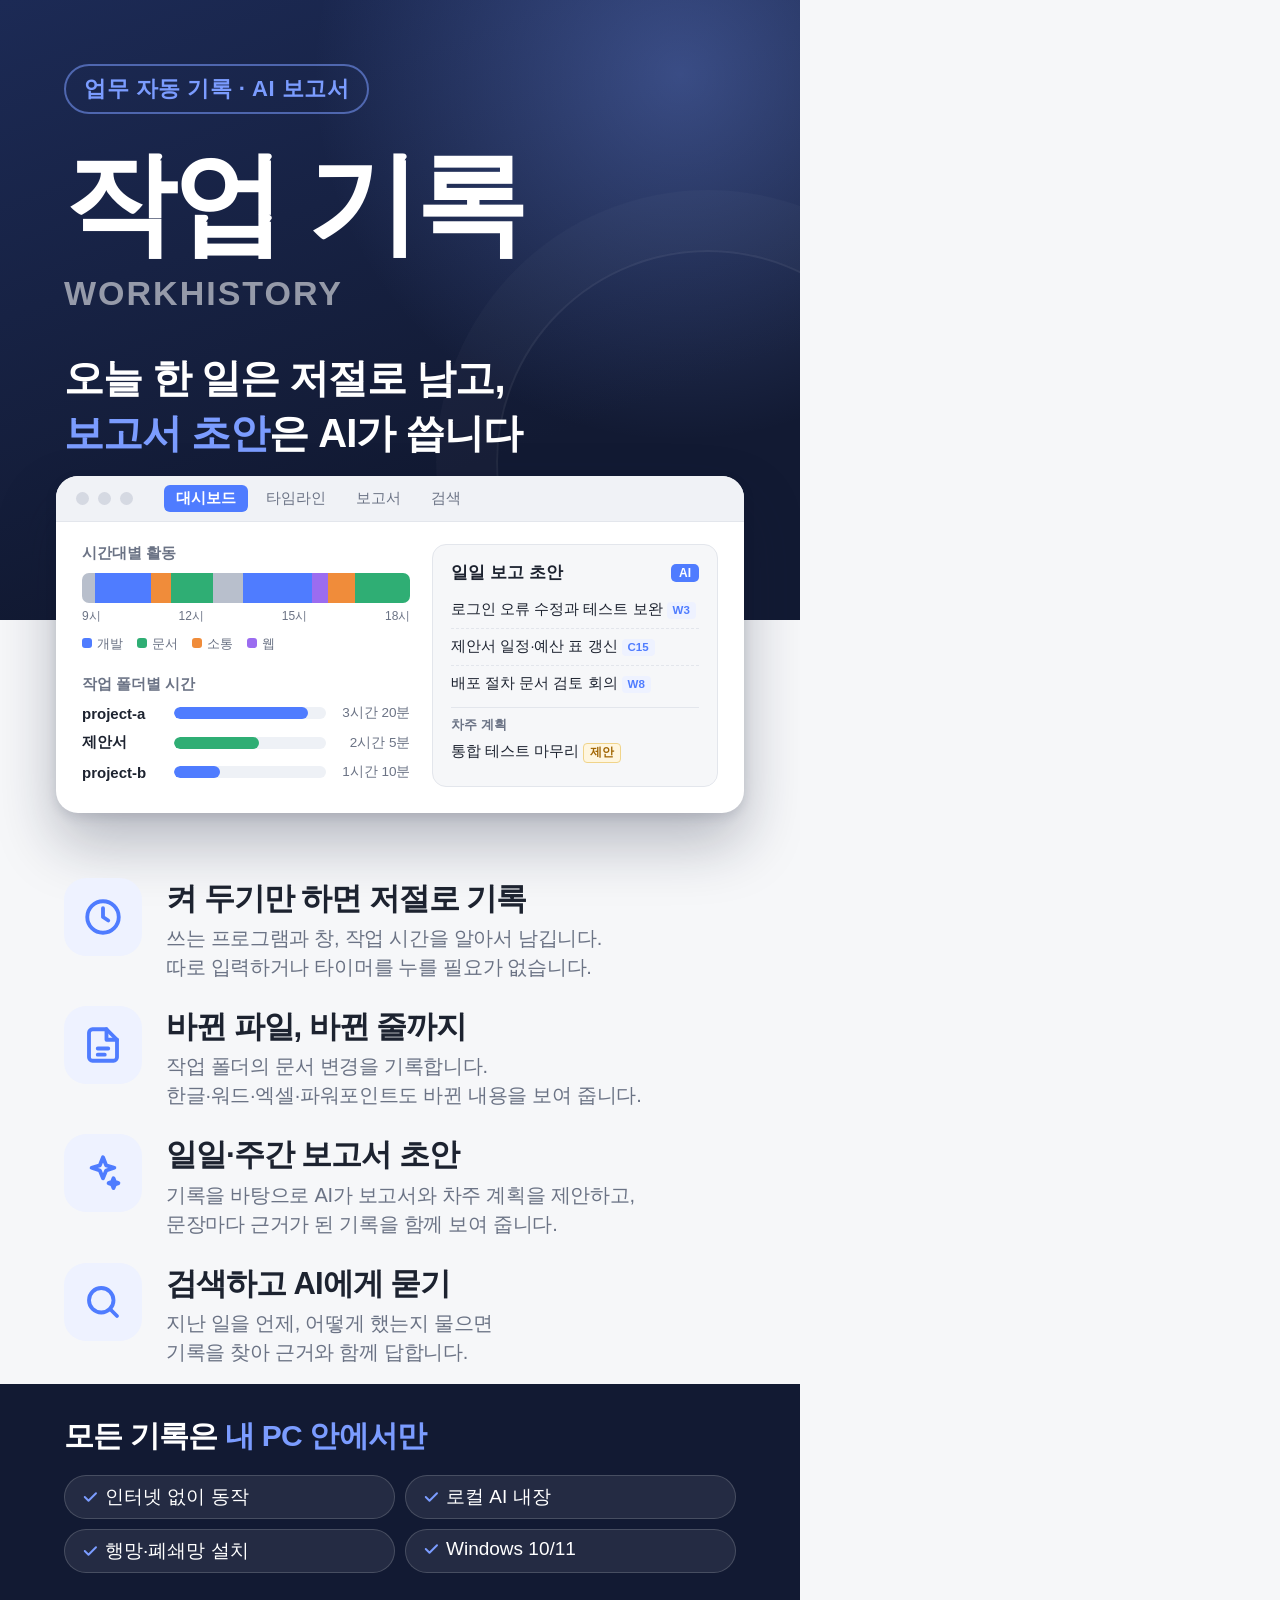
==== banner/banner.html @ 68d706e2 "Add the event X banner (800x1600) under banner/ banner.html is the source; render.sh renders PNG (1x" ====
<!doctype html>
<html lang="ko">
<head>
<meta charset="utf-8">
<title>작업 기록 X배너</title>
<style>
  @page { size: 800px 1600px; margin: 0; }
  :root {
    --navy: #121a33; --navy2: #1c2a55; --accent: #4f7cff; --accent2: #7b9cff;
    --text: #1d2330; --muted: #6b7385; --line: #e3e6ec; --bg: #f6f7f9;
    --dev: #4f7cff; --doc: #2fae74; --talk: #f08c3a; --web: #9b6cf0; --etc: #b8bfcc;
  }
  * { box-sizing: border-box; margin: 0; padding: 0; }
  html, body { width: 800px; height: 1600px; overflow: hidden; }
  body { font-family: "Malgun Gothic", "맑은 고딕", "Segoe UI", sans-serif; color: var(--text); background: var(--bg);
         -webkit-print-color-adjust: exact; print-color-adjust: exact; position: relative; }

  /* ---------- hero ---------- */
  .hero { position: absolute; inset: 0 0 auto 0; height: 620px; padding: 64px 64px 0;
          background: radial-gradient(circle at 85% 12%, rgba(123,156,255,.35), transparent 42%),
                      linear-gradient(160deg, var(--navy2) 0%, var(--navy) 70%); color: #fff; overflow: hidden; }
  .hero::after { content: ""; position: absolute; right: -120px; top: 250px; width: 420px; height: 420px; border-radius: 50%;
                 border: 2px solid rgba(255,255,255,.07); box-shadow: 0 0 0 60px rgba(255,255,255,.025); }
  .eyebrow { display: inline-block; font-size: 22px; font-weight: 700; letter-spacing: .5px; color: var(--accent2);
             padding: 8px 18px; border: 2px solid rgba(123,156,255,.55); border-radius: 999px; }
  h1 { font-size: 112px; font-weight: 700; letter-spacing: -4px; line-height: 1; margin-top: 34px; }
  .en { font-family: "Segoe UI", sans-serif; font-size: 34px; font-weight: 600; letter-spacing: 2px; color: rgba(255,255,255,.55); margin-top: 14px; }
  .tagline { font-size: 40px; font-weight: 700; line-height: 1.38; letter-spacing: -1px; margin-top: 38px; }
  .tagline em { font-style: normal; color: var(--accent2); }

  /* ---------- mock screen ---------- */
  .screen { position: absolute; left: 56px; right: 56px; top: 476px; background: #fff; border-radius: 22px;
            box-shadow: 0 30px 60px rgba(18,26,51,.28), 0 4px 12px rgba(18,26,51,.12); overflow: hidden; }
  .bar { height: 46px; background: #f0f2f6; border-bottom: 1px solid var(--line); display: flex; align-items: center; gap: 9px; padding: 0 20px; }
  .bar i { width: 13px; height: 13px; border-radius: 50%; background: #d5d9e2; }
  .bar .tabs { margin-left: 22px; display: flex; gap: 6px; font-size: 15px; color: var(--muted); }
  .bar .tabs span { padding: 4px 12px; border-radius: 6px; }
  .bar .tabs .on { background: var(--accent); color: #fff; font-weight: 700; }
  .body { padding: 22px 26px 26px; display: grid; grid-template-columns: 1.15fr 1fr; gap: 22px; }
  .lbl { font-size: 15px; font-weight: 700; color: var(--muted); margin-bottom: 10px; }
  .strip { display: flex; height: 30px; border-radius: 7px; overflow: hidden; }
  .strip b { display: block; height: 100%; }
  .hours { display: flex; justify-content: space-between; font-size: 12px; color: var(--muted); margin-top: 5px; }
  .legend { display: flex; gap: 14px; font-size: 13px; color: var(--muted); margin-top: 10px; }
  .legend span::before { content: ""; display: inline-block; width: 10px; height: 10px; border-radius: 3px; margin-right: 5px; background: var(--c); }
  .rows { margin-top: 4px; display: grid; gap: 11px; }
  .row { display: grid; grid-template-columns: 82px 1fr 74px; align-items: center; gap: 10px; font-size: 15px; }
  .row .name { font-weight: 700; }
  .row .track { height: 12px; background: #eef1f6; border-radius: 6px; overflow: hidden; }
  .row .track b { display: block; height: 100%; background: var(--accent); border-radius: 6px; }
  .row .t { text-align: right; color: var(--muted); font-size: 13.5px; white-space: nowrap; }
  .report { background: var(--bg); border: 1px solid var(--line); border-radius: 14px; padding: 16px 18px; }
  .report .head { display: flex; align-items: center; justify-content: space-between; margin-bottom: 8px; }
  .report .head strong { font-size: 17px; }
  .ai { font-size: 12px; font-weight: 700; color: #fff; background: var(--accent); padding: 2px 8px; border-radius: 5px; }
  .item { font-size: 14.5px; line-height: 1.5; padding: 7px 0; border-top: 1px dashed var(--line); }
  .head + .item, .sub + .item { border-top: none; }
  .ref { display: inline-block; font-size: 11.5px; font-weight: 700; color: var(--accent); background: #eef2ff; padding: 0 6px; border-radius: 4px; margin-left: 4px; }
  .sug { display: inline-block; font-size: 11.5px; font-weight: 700; color: #a06400; background: #fff6df; border: 1px solid #f0d48a; padding: 0 6px; border-radius: 4px; margin-left: 4px; }
  .sub { font-size: 13px; font-weight: 700; color: var(--muted); margin-top: 6px; padding-top: 8px; border-top: 1px solid var(--line); }

  /* ---------- features ---------- */
  .features { position: absolute; left: 64px; right: 64px; top: 878px; display: grid; gap: 24px; }
  .f { display: grid; grid-template-columns: 78px 1fr; gap: 24px; align-items: start; }
  .icon { width: 78px; height: 78px; border-radius: 22px; background: #eef2ff; display: grid; place-items: center; }
  .icon svg { width: 42px; height: 42px; stroke: var(--accent); fill: none; stroke-width: 2.2; stroke-linecap: round; stroke-linejoin: round; }
  .f h3 { font-size: 31px; font-weight: 700; letter-spacing: -1px; line-height: 1.2; margin-top: 2px; }
  .f p { font-size: 20px; color: var(--muted); line-height: 1.45; margin-top: 7px; letter-spacing: -.3px; }

  /* ---------- bottom ---------- */
  .foot { position: absolute; left: 0; right: 0; bottom: 0; height: 216px; background: var(--navy); color: #fff; padding: 32px 64px 0; }
  .foot .k { font-size: 30px; font-weight: 700; letter-spacing: -.8px; }
  .foot .k em { font-style: normal; color: var(--accent2); }
  .chips { display: grid; grid-template-columns: 1fr 1fr; gap: 10px; margin-top: 18px; }
  .chips span { font-size: 19px; padding: 8px 16px; border-radius: 999px; background: rgba(255,255,255,.08); border: 1px solid rgba(255,255,255,.16); }
  .chips svg { width: 18px; height: 18px; vertical-align: -3px; margin-right: 6px; stroke: var(--accent2); fill: none; stroke-width: 2.6; stroke-linecap: round; stroke-linejoin: round; }
</style>
</head>
<body>

<section class="hero">
  <span class="eyebrow">업무 자동 기록 · AI 보고서</span>
  <h1>작업 기록</h1>
  <div class="en">WORKHISTORY</div>
  <p class="tagline">오늘 한 일은 저절로 남고,<br><em>보고서 초안</em>은 AI가 씁니다</p>
</section>

<div class="screen">
  <div class="bar"><i></i><i></i><i></i>
    <div class="tabs"><span class="on">대시보드</span><span>타임라인</span><span>보고서</span><span>검색</span></div>
  </div>
  <div class="body">
    <div>
      <div class="lbl">시간대별 활동</div>
      <div class="strip">
        <b style="width:4%;background:var(--etc)"></b><b style="width:17%;background:var(--dev)"></b>
        <b style="width:6%;background:var(--talk)"></b><b style="width:13%;background:var(--doc)"></b>
        <b style="width:9%;background:var(--etc)"></b><b style="width:21%;background:var(--dev)"></b>
        <b style="width:5%;background:var(--web)"></b><b style="width:8%;background:var(--talk)"></b>
        <b style="width:17%;background:var(--doc)"></b>
      </div>
      <div class="hours"><span>9시</span><span>12시</span><span>15시</span><span>18시</span></div>
      <div class="legend"><span style="--c:var(--dev)">개발</span><span style="--c:var(--doc)">문서</span><span style="--c:var(--talk)">소통</span><span style="--c:var(--web)">웹</span></div>
      <div class="lbl" style="margin-top:22px">작업 폴더별 시간</div>
      <div class="rows">
        <div class="row"><span class="name">project-a</span><span class="track"><b style="width:88%"></b></span><span class="t">3시간 20분</span></div>
        <div class="row"><span class="name">제안서</span><span class="track"><b style="width:56%;background:var(--doc)"></b></span><span class="t">2시간 5분</span></div>
        <div class="row"><span class="name">project-b</span><span class="track"><b style="width:30%"></b></span><span class="t">1시간 10분</span></div>
      </div>
    </div>
    <div class="report">
      <div class="head"><strong>일일 보고 초안</strong><span class="ai">AI</span></div>
      <div class="item">로그인 오류 수정과 테스트 보완<span class="ref">W3</span></div>
      <div class="item">제안서 일정·예산 표 갱신<span class="ref">C15</span></div>
      <div class="item">배포 절차 문서 검토 회의<span class="ref">W8</span></div>
      <div class="sub">차주 계획</div>
      <div class="item">통합 테스트 마무리<span class="sug">제안</span></div>
    </div>
  </div>
</div>

<section class="features">
  <div class="f">
    <div class="icon"><svg viewBox="0 0 24 24"><circle cx="12" cy="12" r="9"/><path d="M12 7v5l3 2"/></svg></div>
    <div><h3>켜 두기만 하면 저절로 기록</h3><p>쓰는 프로그램과 창, 작업 시간을 알아서 남깁니다.<br>따로 입력하거나 타이머를 누를 필요가 없습니다.</p></div>
  </div>
  <div class="f">
    <div class="icon"><svg viewBox="0 0 24 24"><path d="M14 3H6a2 2 0 0 0-2 2v14a2 2 0 0 0 2 2h12a2 2 0 0 0 2-2V9z"/><path d="M14 3v6h6M9 14h6M9 17.5h4"/></svg></div>
    <div><h3>바뀐 파일, 바뀐 줄까지</h3><p>작업 폴더의 문서 변경을 기록합니다.<br>한글·워드·엑셀·파워포인트도 바뀐 내용을 보여 줍니다.</p></div>
  </div>
  <div class="f">
    <div class="icon"><svg viewBox="0 0 24 24"><path d="M12 3l1.8 4.6L18.5 9l-4.7 1.6L12 15l-1.8-4.4L5.5 9l4.7-1.4z"/><path d="M18 15l.8 2 2 .8-2 .8-.8 2-.8-2-2-.8 2-.8z"/></svg></div>
    <div><h3>일일·주간 보고서 초안</h3><p>기록을 바탕으로 AI가 보고서와 차주 계획을 제안하고,<br>문장마다 근거가 된 기록을 함께 보여 줍니다.</p></div>
  </div>
  <div class="f">
    <div class="icon"><svg viewBox="0 0 24 24"><circle cx="11" cy="11" r="7"/><path d="M20 20l-4-4"/></svg></div>
    <div><h3>검색하고 AI에게 묻기</h3><p>지난 일을 언제, 어떻게 했는지 물으면<br>기록을 찾아 근거와 함께 답합니다.</p></div>
  </div>
</section>

<section class="foot">
  <div class="k">모든 기록은 <em>내 PC 안에서만</em></div>
  <div class="chips">
    <span><svg viewBox="0 0 24 24"><path d="M5 12l5 5L20 7"/></svg>인터넷 없이 동작</span>
    <span><svg viewBox="0 0 24 24"><path d="M5 12l5 5L20 7"/></svg>로컬 AI 내장</span>
    <span><svg viewBox="0 0 24 24"><path d="M5 12l5 5L20 7"/></svg>행망·폐쇄망 설치</span>
    <span><svg viewBox="0 0 24 24"><path d="M5 12l5 5L20 7"/></svg>Windows 10/11</span>
  </div>
</section>

</body>
</html>
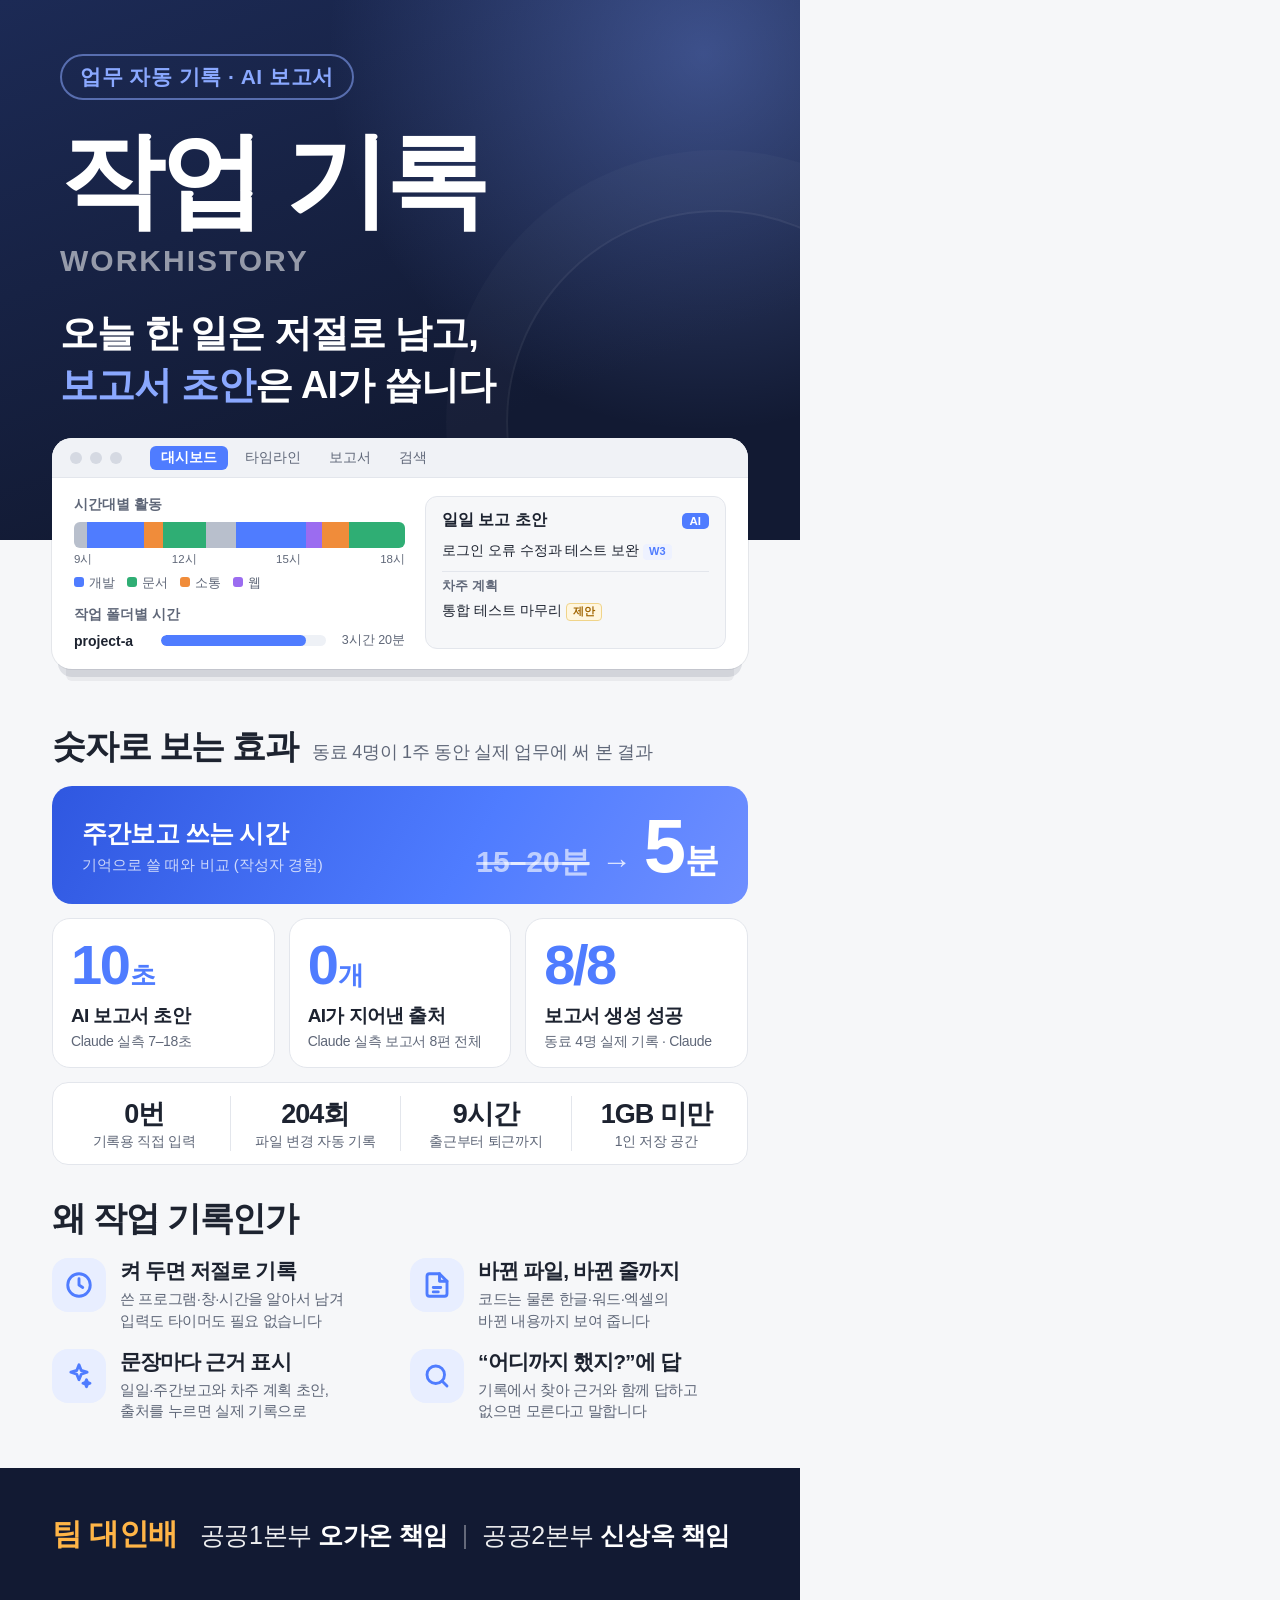
==== commit 007b5ef3: "Banner: team names, measured results up front, vector print file The banner now leads with numbers (" ====
--- a/banner/banner.html
+++ b/banner/banner.html
@@ -4,10 +4,11 @@
 <meta charset="utf-8">
 <title>작업 기록 X배너</title>
 <style>
+  /* 800x1600 layout. Print files are made from this page: shadows have no blur so everything stays vector. */
   @page { size: 800px 1600px; margin: 0; }
   :root {
-    --navy: #121a33; --navy2: #1c2a55; --accent: #4f7cff; --accent2: #7b9cff;
-    --text: #1d2330; --muted: #6b7385; --line: #e3e6ec; --bg: #f6f7f9;
+    --navy: #121a33; --navy2: #1c2a55; --accent: #4f7cff; --accent2: #8aa8ff; --hot: #ffb547;
+    --text: #1d2330; --muted: #5f6778; --line: #e3e6ec; --bg: #f6f7f9;
     --dev: #4f7cff; --doc: #2fae74; --talk: #f08c3a; --web: #9b6cf0; --etc: #b8bfcc;
   }
   * { box-sizing: border-box; margin: 0; padding: 0; }
@@ -16,64 +17,92 @@
          -webkit-print-color-adjust: exact; print-color-adjust: exact; position: relative; }
 
   /* ---------- hero ---------- */
-  .hero { position: absolute; inset: 0 0 auto 0; height: 620px; padding: 64px 64px 0;
-          background: radial-gradient(circle at 85% 12%, rgba(123,156,255,.35), transparent 42%),
-                      linear-gradient(160deg, var(--navy2) 0%, var(--navy) 70%); color: #fff; overflow: hidden; }
-  .hero::after { content: ""; position: absolute; right: -120px; top: 250px; width: 420px; height: 420px; border-radius: 50%;
+  .hero { position: absolute; inset: 0 0 auto 0; height: 540px; padding: 54px 60px 0;
+          background: radial-gradient(circle at 88% 10%, rgba(123,156,255,.38), transparent 44%),
+                      linear-gradient(160deg, var(--navy2) 0%, var(--navy) 72%); color: #fff; overflow: hidden; }
+  .hero::after { content: ""; position: absolute; right: -130px; top: 210px; width: 420px; height: 420px; border-radius: 50%;
                  border: 2px solid rgba(255,255,255,.07); box-shadow: 0 0 0 60px rgba(255,255,255,.025); }
-  .eyebrow { display: inline-block; font-size: 22px; font-weight: 700; letter-spacing: .5px; color: var(--accent2);
-             padding: 8px 18px; border: 2px solid rgba(123,156,255,.55); border-radius: 999px; }
-  h1 { font-size: 112px; font-weight: 700; letter-spacing: -4px; line-height: 1; margin-top: 34px; }
-  .en { font-family: "Segoe UI", sans-serif; font-size: 34px; font-weight: 600; letter-spacing: 2px; color: rgba(255,255,255,.55); margin-top: 14px; }
-  .tagline { font-size: 40px; font-weight: 700; line-height: 1.38; letter-spacing: -1px; margin-top: 38px; }
+  .eyebrow { display: inline-block; font-size: 21px; font-weight: 700; letter-spacing: .5px; color: var(--accent2);
+             padding: 7px 18px; border: 2px solid rgba(138,168,255,.55); border-radius: 999px; }
+  h1 { font-size: 104px; font-weight: 700; letter-spacing: -4px; line-height: 1; margin-top: 28px; }
+  .en { font-family: "Segoe UI", sans-serif; font-size: 30px; font-weight: 600; letter-spacing: 2px; color: rgba(255,255,255,.55); margin-top: 12px; }
+  .tagline { font-size: 38px; font-weight: 700; line-height: 1.36; letter-spacing: -1px; margin-top: 30px; }
   .tagline em { font-style: normal; color: var(--accent2); }
 
   /* ---------- mock screen ---------- */
-  .screen { position: absolute; left: 56px; right: 56px; top: 476px; background: #fff; border-radius: 22px;
-            box-shadow: 0 30px 60px rgba(18,26,51,.28), 0 4px 12px rgba(18,26,51,.12); overflow: hidden; }
-  .bar { height: 46px; background: #f0f2f6; border-bottom: 1px solid var(--line); display: flex; align-items: center; gap: 9px; padding: 0 20px; }
-  .bar i { width: 13px; height: 13px; border-radius: 50%; background: #d5d9e2; }
-  .bar .tabs { margin-left: 22px; display: flex; gap: 6px; font-size: 15px; color: var(--muted); }
-  .bar .tabs span { padding: 4px 12px; border-radius: 6px; }
+  .screen { position: absolute; left: 52px; right: 52px; top: 438px; background: #fff; border-radius: 20px; overflow: hidden;
+            box-shadow: 0 0 0 1px rgba(18,26,51,.08), 0 14px 0 -6px rgba(18,26,51,.10), 0 26px 0 -14px rgba(18,26,51,.06); }
+  .bar { height: 40px; background: #f0f2f6; border-bottom: 1px solid var(--line); display: flex; align-items: center; gap: 8px; padding: 0 18px; }
+  .bar i { width: 12px; height: 12px; border-radius: 50%; background: #d5d9e2; }
+  .bar .tabs { margin-left: 20px; display: flex; gap: 6px; font-size: 14px; color: var(--muted); }
+  .bar .tabs span { padding: 3px 11px; border-radius: 6px; }
   .bar .tabs .on { background: var(--accent); color: #fff; font-weight: 700; }
-  .body { padding: 22px 26px 26px; display: grid; grid-template-columns: 1.15fr 1fr; gap: 22px; }
-  .lbl { font-size: 15px; font-weight: 700; color: var(--muted); margin-bottom: 10px; }
-  .strip { display: flex; height: 30px; border-radius: 7px; overflow: hidden; }
+  .body { padding: 18px 22px 20px; display: grid; grid-template-columns: 1.1fr 1fr; gap: 20px; }
+  .lbl { font-size: 14px; font-weight: 700; color: var(--muted); margin-bottom: 8px; }
+  .strip { display: flex; height: 26px; border-radius: 6px; overflow: hidden; }
   .strip b { display: block; height: 100%; }
-  .hours { display: flex; justify-content: space-between; font-size: 12px; color: var(--muted); margin-top: 5px; }
-  .legend { display: flex; gap: 14px; font-size: 13px; color: var(--muted); margin-top: 10px; }
+  .hours { display: flex; justify-content: space-between; font-size: 11.5px; color: var(--muted); margin-top: 4px; }
+  .legend { display: flex; gap: 12px; font-size: 12.5px; color: var(--muted); margin-top: 8px; }
   .legend span::before { content: ""; display: inline-block; width: 10px; height: 10px; border-radius: 3px; margin-right: 5px; background: var(--c); }
-  .rows { margin-top: 4px; display: grid; gap: 11px; }
-  .row { display: grid; grid-template-columns: 82px 1fr 74px; align-items: center; gap: 10px; font-size: 15px; }
+  .rows { display: grid; gap: 10px; }
+  .row { display: grid; grid-template-columns: 78px 1fr 70px; align-items: center; gap: 9px; font-size: 14px; }
   .row .name { font-weight: 700; }
-  .row .track { height: 12px; background: #eef1f6; border-radius: 6px; overflow: hidden; }
+  .row .track { height: 11px; background: #eef1f6; border-radius: 6px; overflow: hidden; }
   .row .track b { display: block; height: 100%; background: var(--accent); border-radius: 6px; }
-  .row .t { text-align: right; color: var(--muted); font-size: 13.5px; white-space: nowrap; }
-  .report { background: var(--bg); border: 1px solid var(--line); border-radius: 14px; padding: 16px 18px; }
-  .report .head { display: flex; align-items: center; justify-content: space-between; margin-bottom: 8px; }
-  .report .head strong { font-size: 17px; }
-  .ai { font-size: 12px; font-weight: 700; color: #fff; background: var(--accent); padding: 2px 8px; border-radius: 5px; }
-  .item { font-size: 14.5px; line-height: 1.5; padding: 7px 0; border-top: 1px dashed var(--line); }
+  .row .t { text-align: right; color: var(--muted); font-size: 12.5px; white-space: nowrap; }
+  .report { background: var(--bg); border: 1px solid var(--line); border-radius: 12px; padding: 13px 16px; }
+  .report .head { display: flex; align-items: center; justify-content: space-between; margin-bottom: 4px; }
+  .report .head strong { font-size: 16px; }
+  .ai { font-size: 11.5px; font-weight: 700; color: #fff; background: var(--accent); padding: 2px 8px; border-radius: 5px; }
+  .item { font-size: 13.5px; line-height: 1.45; padding: 6px 0; border-top: 1px dashed var(--line); }
   .head + .item, .sub + .item { border-top: none; }
-  .ref { display: inline-block; font-size: 11.5px; font-weight: 700; color: var(--accent); background: #eef2ff; padding: 0 6px; border-radius: 4px; margin-left: 4px; }
-  .sug { display: inline-block; font-size: 11.5px; font-weight: 700; color: #a06400; background: #fff6df; border: 1px solid #f0d48a; padding: 0 6px; border-radius: 4px; margin-left: 4px; }
-  .sub { font-size: 13px; font-weight: 700; color: var(--muted); margin-top: 6px; padding-top: 8px; border-top: 1px solid var(--line); }
+  .ref { display: inline-block; font-size: 11px; font-weight: 700; color: var(--accent); background: #eef2ff; padding: 0 6px; border-radius: 4px; margin-left: 4px; }
+  .sug { display: inline-block; font-size: 11px; font-weight: 700; color: #a06400; background: #fff6df; border: 1px solid #f0d48a; padding: 0 6px; border-radius: 4px; margin-left: 4px; }
+  .sub { font-size: 12.5px; font-weight: 700; color: var(--muted); margin-top: 4px; padding-top: 6px; border-top: 1px solid var(--line); }
 
-  /* ---------- features ---------- */
-  .features { position: absolute; left: 64px; right: 64px; top: 878px; display: grid; gap: 24px; }
-  .f { display: grid; grid-template-columns: 78px 1fr; gap: 24px; align-items: start; }
-  .icon { width: 78px; height: 78px; border-radius: 22px; background: #eef2ff; display: grid; place-items: center; }
-  .icon svg { width: 42px; height: 42px; stroke: var(--accent); fill: none; stroke-width: 2.2; stroke-linecap: round; stroke-linejoin: round; }
-  .f h3 { font-size: 31px; font-weight: 700; letter-spacing: -1px; line-height: 1.2; margin-top: 2px; }
-  .f p { font-size: 20px; color: var(--muted); line-height: 1.45; margin-top: 7px; letter-spacing: -.3px; }
+  /* ---------- numbers ---------- */
+  .sec { position: absolute; left: 52px; right: 52px; }
+  .sec-h { display: flex; align-items: baseline; gap: 14px; }
+  .sec-h h2 { font-size: 34px; font-weight: 700; letter-spacing: -1.2px; }
+  .sec-h span { font-size: 18px; color: var(--muted); letter-spacing: -.3px; }
+  .numbers { top: 724px; }
+  .big { margin-top: 16px; border-radius: 20px; padding: 22px 30px 20px; color: #fff;
+         background: linear-gradient(120deg, #2f57e0 0%, var(--accent) 60%, #6f8fff 100%); display: grid; grid-template-columns: 1fr auto; align-items: center; }
+  .big .what { font-size: 25px; font-weight: 700; letter-spacing: -.8px; }
+  .big .note { font-size: 15px; color: rgba(255,255,255,.75); margin-top: 6px; }
+  .big .val { display: flex; align-items: baseline; gap: 12px; white-space: nowrap; }
+  .big .from { font-size: 30px; font-weight: 700; color: rgba(255,255,255,.62); text-decoration: line-through; text-decoration-thickness: 3px; }
+  .big .arrow { font-size: 30px; color: rgba(255,255,255,.8); }
+  .big .to { font-size: 76px; font-weight: 700; letter-spacing: -3px; line-height: 1; color: #fff; }
+  .big .to small { font-size: 34px; letter-spacing: -1px; margin-left: 2px; }
+  .tiles { margin-top: 14px; display: grid; grid-template-columns: repeat(3, 1fr); gap: 14px; }
+  .tile { background: #fff; border: 1px solid var(--line); border-radius: 18px; padding: 18px 18px 16px; }
+  .tile .n { font-size: 56px; font-weight: 700; letter-spacing: -2.5px; line-height: 1; color: var(--accent); }
+  .tile .n small { font-size: 26px; letter-spacing: -.5px; margin-left: 2px; }
+  .tile .d { font-size: 19px; font-weight: 700; margin-top: 10px; letter-spacing: -.6px; }
+  .tile .s { font-size: 14px; color: var(--muted); margin-top: 4px; letter-spacing: -.3px; }
+  .field { margin-top: 14px; display: grid; grid-template-columns: repeat(4, 1fr); background: #fff; border: 1px solid var(--line); border-radius: 16px; padding: 13px 6px; }
+  .field div { text-align: center; border-left: 1px solid var(--line); }
+  .field div:first-child { border-left: none; }
+  .field b { display: block; font-size: 27px; font-weight: 700; letter-spacing: -1px; color: var(--text); }
+  .field span { font-size: 14px; color: var(--muted); letter-spacing: -.3px; }
+
+  /* ---------- strengths ---------- */
+  .strengths { top: 1196px; }
+  .grid { margin-top: 16px; display: grid; grid-template-columns: 1fr 1fr; gap: 18px 20px; }
+  .f { display: grid; grid-template-columns: 54px 1fr; gap: 14px; align-items: start; }
+  .icon { width: 54px; height: 54px; border-radius: 16px; background: #e8eeff; display: grid; place-items: center; }
+  .icon svg { width: 30px; height: 30px; stroke: var(--accent); fill: none; stroke-width: 2.3; stroke-linecap: round; stroke-linejoin: round; }
+  .f h3 { font-size: 21px; font-weight: 700; letter-spacing: -.9px; line-height: 1.25; }
+  .f p { font-size: 15px; color: var(--muted); line-height: 1.42; margin-top: 4px; letter-spacing: -.4px; }
 
   /* ---------- bottom ---------- */
-  .foot { position: absolute; left: 0; right: 0; bottom: 0; height: 216px; background: var(--navy); color: #fff; padding: 32px 64px 0; }
-  .foot .k { font-size: 30px; font-weight: 700; letter-spacing: -.8px; }
-  .foot .k em { font-style: normal; color: var(--accent2); }
-  .chips { display: grid; grid-template-columns: 1fr 1fr; gap: 10px; margin-top: 18px; }
-  .chips span { font-size: 19px; padding: 8px 16px; border-radius: 999px; background: rgba(255,255,255,.08); border: 1px solid rgba(255,255,255,.16); }
-  .chips svg { width: 18px; height: 18px; vertical-align: -3px; margin-right: 6px; stroke: var(--accent2); fill: none; stroke-width: 2.6; stroke-linecap: round; stroke-linejoin: round; }
+  .foot { position: absolute; left: 0; right: 0; bottom: 0; height: 132px; background: var(--navy); color: #fff; padding: 0 52px; display: flex; align-items: center; }
+  .team { display: flex; align-items: baseline; gap: 22px; }
+  .team .name { font-size: 30px; font-weight: 700; color: var(--hot); letter-spacing: -.5px; }
+  .team .who { font-size: 25px; letter-spacing: -.4px; color: rgba(255,255,255,.92); }
+  .team .who b { font-weight: 700; color: #fff; }
+  .team .who i { font-style: normal; color: rgba(255,255,255,.35); margin: 0 14px; }
 </style>
 </head>
 <body>
@@ -101,50 +130,65 @@
       </div>
       <div class="hours"><span>9시</span><span>12시</span><span>15시</span><span>18시</span></div>
       <div class="legend"><span style="--c:var(--dev)">개발</span><span style="--c:var(--doc)">문서</span><span style="--c:var(--talk)">소통</span><span style="--c:var(--web)">웹</span></div>
-      <div class="lbl" style="margin-top:22px">작업 폴더별 시간</div>
+      <div class="lbl" style="margin-top:14px">작업 폴더별 시간</div>
       <div class="rows">
         <div class="row"><span class="name">project-a</span><span class="track"><b style="width:88%"></b></span><span class="t">3시간 20분</span></div>
-        <div class="row"><span class="name">제안서</span><span class="track"><b style="width:56%;background:var(--doc)"></b></span><span class="t">2시간 5분</span></div>
-        <div class="row"><span class="name">project-b</span><span class="track"><b style="width:30%"></b></span><span class="t">1시간 10분</span></div>
       </div>
     </div>
     <div class="report">
       <div class="head"><strong>일일 보고 초안</strong><span class="ai">AI</span></div>
       <div class="item">로그인 오류 수정과 테스트 보완<span class="ref">W3</span></div>
-      <div class="item">제안서 일정·예산 표 갱신<span class="ref">C15</span></div>
-      <div class="item">배포 절차 문서 검토 회의<span class="ref">W8</span></div>
       <div class="sub">차주 계획</div>
       <div class="item">통합 테스트 마무리<span class="sug">제안</span></div>
     </div>
   </div>
 </div>
 
-<section class="features">
-  <div class="f">
-    <div class="icon"><svg viewBox="0 0 24 24"><circle cx="12" cy="12" r="9"/><path d="M12 7v5l3 2"/></svg></div>
-    <div><h3>켜 두기만 하면 저절로 기록</h3><p>쓰는 프로그램과 창, 작업 시간을 알아서 남깁니다.<br>따로 입력하거나 타이머를 누를 필요가 없습니다.</p></div>
+<section class="sec numbers">
+  <div class="sec-h"><h2>숫자로 보는 효과</h2><span>동료 4명이 1주 동안 실제 업무에 써 본 결과</span></div>
+  <div class="big">
+    <div><div class="what">주간보고 쓰는 시간</div><div class="note">기억으로 쓸 때와 비교 (작성자 경험)</div></div>
+    <div class="val"><span class="from">15–20분</span><span class="arrow">→</span><span class="to">5<small>분</small></span></div>
   </div>
-  <div class="f">
-    <div class="icon"><svg viewBox="0 0 24 24"><path d="M14 3H6a2 2 0 0 0-2 2v14a2 2 0 0 0 2 2h12a2 2 0 0 0 2-2V9z"/><path d="M14 3v6h6M9 14h6M9 17.5h4"/></svg></div>
-    <div><h3>바뀐 파일, 바뀐 줄까지</h3><p>작업 폴더의 문서 변경을 기록합니다.<br>한글·워드·엑셀·파워포인트도 바뀐 내용을 보여 줍니다.</p></div>
+  <div class="tiles">
+    <div class="tile"><div class="n">10<small>초</small></div><div class="d">AI 보고서 초안</div><div class="s">Claude 실측 7–18초</div></div>
+    <div class="tile"><div class="n">0<small>개</small></div><div class="d">AI가 지어낸 출처</div><div class="s">Claude 실측 보고서 8편 전체</div></div>
+    <div class="tile"><div class="n">8/8</div><div class="d">보고서 생성 성공</div><div class="s">동료 4명 실제 기록 · Claude</div></div>
   </div>
-  <div class="f">
-    <div class="icon"><svg viewBox="0 0 24 24"><path d="M12 3l1.8 4.6L18.5 9l-4.7 1.6L12 15l-1.8-4.4L5.5 9l4.7-1.4z"/><path d="M18 15l.8 2 2 .8-2 .8-.8 2-.8-2-2-.8 2-.8z"/></svg></div>
-    <div><h3>일일·주간 보고서 초안</h3><p>기록을 바탕으로 AI가 보고서와 차주 계획을 제안하고,<br>문장마다 근거가 된 기록을 함께 보여 줍니다.</p></div>
+  <div class="field">
+    <div><b>0번</b><span>기록용 직접 입력</span></div>
+    <div><b>204회</b><span>파일 변경 자동 기록</span></div>
+    <div><b>9시간</b><span>출근부터 퇴근까지</span></div>
+    <div><b>1GB 미만</b><span>1인 저장 공간</span></div>
   </div>
-  <div class="f">
-    <div class="icon"><svg viewBox="0 0 24 24"><circle cx="11" cy="11" r="7"/><path d="M20 20l-4-4"/></svg></div>
-    <div><h3>검색하고 AI에게 묻기</h3><p>지난 일을 언제, 어떻게 했는지 물으면<br>기록을 찾아 근거와 함께 답합니다.</p></div>
+</section>
+
+<section class="sec strengths">
+  <div class="sec-h"><h2>왜 작업 기록인가</h2></div>
+  <div class="grid">
+    <div class="f">
+      <div class="icon"><svg viewBox="0 0 24 24"><circle cx="12" cy="12" r="9"/><path d="M12 7v5l3 2"/></svg></div>
+      <div><h3>켜 두면 저절로 기록</h3><p>쓴 프로그램·창·시간을 알아서 남겨<br>입력도 타이머도 필요 없습니다</p></div>
+    </div>
+    <div class="f">
+      <div class="icon"><svg viewBox="0 0 24 24"><path d="M14 3H6a2 2 0 0 0-2 2v14a2 2 0 0 0 2 2h12a2 2 0 0 0 2-2V9z"/><path d="M14 3v6h6M9 14h6M9 17.5h4"/></svg></div>
+      <div><h3>바뀐 파일, 바뀐 줄까지</h3><p>코드는 물론 한글·워드·엑셀의<br>바뀐 내용까지 보여 줍니다</p></div>
+    </div>
+    <div class="f">
+      <div class="icon"><svg viewBox="0 0 24 24"><path d="M12 3l1.8 4.6L18.5 9l-4.7 1.6L12 15l-1.8-4.4L5.5 9l4.7-1.4z"/><path d="M18 15l.8 2 2 .8-2 .8-.8 2-.8-2-2-.8 2-.8z"/></svg></div>
+      <div><h3>문장마다 근거 표시</h3><p>일일·주간보고와 차주 계획 초안,<br>출처를 누르면 실제 기록으로</p></div>
+    </div>
+    <div class="f">
+      <div class="icon"><svg viewBox="0 0 24 24"><circle cx="11" cy="11" r="7"/><path d="M20 20l-4-4"/></svg></div>
+      <div><h3>“어디까지 했지?”에 답</h3><p>기록에서 찾아 근거와 함께 답하고<br>없으면 모른다고 말합니다</p></div>
+    </div>
   </div>
 </section>
 
 <section class="foot">
-  <div class="k">모든 기록은 <em>내 PC 안에서만</em></div>
-  <div class="chips">
-    <span><svg viewBox="0 0 24 24"><path d="M5 12l5 5L20 7"/></svg>인터넷 없이 동작</span>
-    <span><svg viewBox="0 0 24 24"><path d="M5 12l5 5L20 7"/></svg>로컬 AI 내장</span>
-    <span><svg viewBox="0 0 24 24"><path d="M5 12l5 5L20 7"/></svg>행망·폐쇄망 설치</span>
-    <span><svg viewBox="0 0 24 24"><path d="M5 12l5 5L20 7"/></svg>Windows 10/11</span>
+  <div class="team">
+    <span class="name">팀 대인배</span>
+    <span class="who">공공1본부 <b>오가온 책임</b><i>|</i>공공2본부 <b>신상옥 책임</b></span>
   </div>
 </section>
 
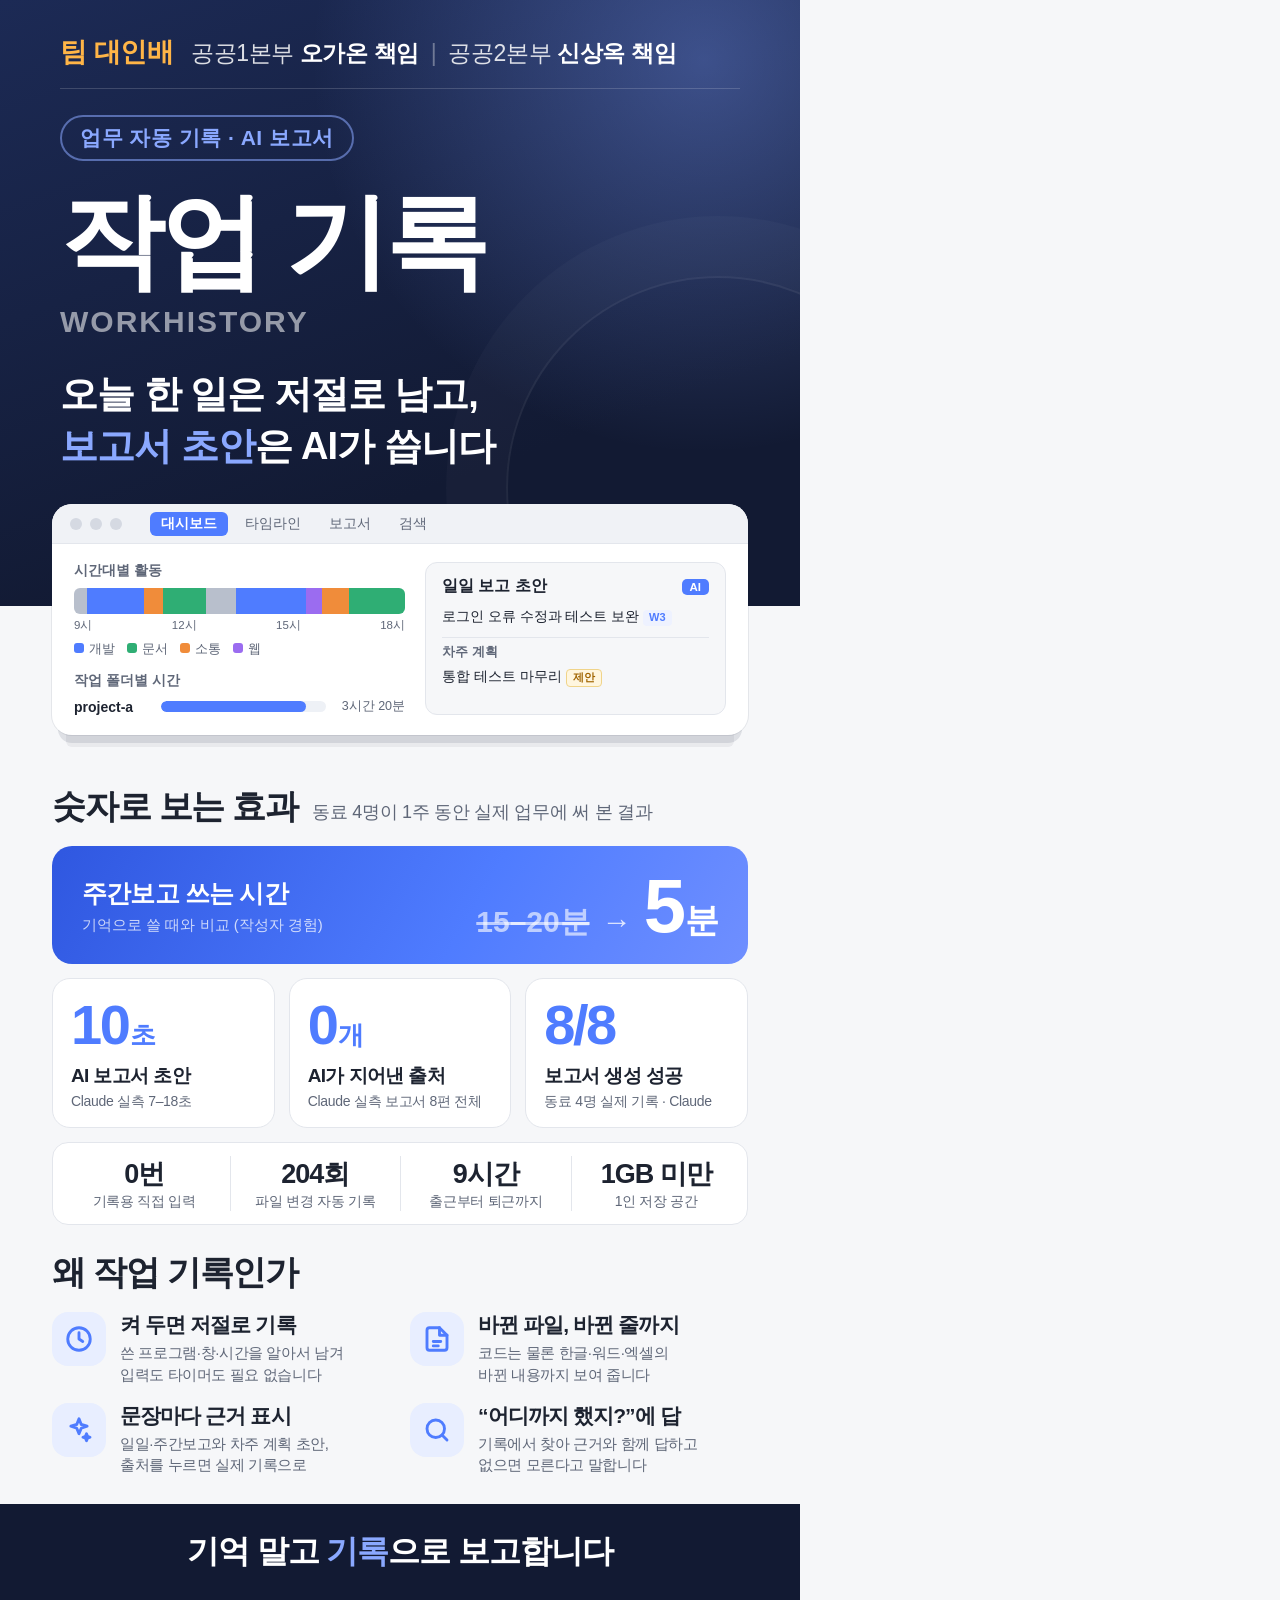
==== commit 4027c4a1: "Banner: team names at the top, closing line at the bottom Co-Authored-By: Claude Opus 5.5 <noreply@a" ====
--- a/banner/banner.html
+++ b/banner/banner.html
@@ -17,10 +17,10 @@
          -webkit-print-color-adjust: exact; print-color-adjust: exact; position: relative; }
 
   /* ---------- hero ---------- */
-  .hero { position: absolute; inset: 0 0 auto 0; height: 540px; padding: 54px 60px 0;
+  .hero { position: absolute; inset: 0 0 auto 0; height: 606px; padding: 34px 60px 0;
           background: radial-gradient(circle at 88% 10%, rgba(123,156,255,.38), transparent 44%),
                       linear-gradient(160deg, var(--navy2) 0%, var(--navy) 72%); color: #fff; overflow: hidden; }
-  .hero::after { content: ""; position: absolute; right: -130px; top: 210px; width: 420px; height: 420px; border-radius: 50%;
+  .hero::after { content: ""; position: absolute; right: -130px; top: 276px; width: 420px; height: 420px; border-radius: 50%;
                  border: 2px solid rgba(255,255,255,.07); box-shadow: 0 0 0 60px rgba(255,255,255,.025); }
   .eyebrow { display: inline-block; font-size: 21px; font-weight: 700; letter-spacing: .5px; color: var(--accent2);
              padding: 7px 18px; border: 2px solid rgba(138,168,255,.55); border-radius: 999px; }
@@ -30,7 +30,7 @@
   .tagline em { font-style: normal; color: var(--accent2); }
 
   /* ---------- mock screen ---------- */
-  .screen { position: absolute; left: 52px; right: 52px; top: 438px; background: #fff; border-radius: 20px; overflow: hidden;
+  .screen { position: absolute; left: 52px; right: 52px; top: 504px; background: #fff; border-radius: 20px; overflow: hidden;
             box-shadow: 0 0 0 1px rgba(18,26,51,.08), 0 14px 0 -6px rgba(18,26,51,.10), 0 26px 0 -14px rgba(18,26,51,.06); }
   .bar { height: 40px; background: #f0f2f6; border-bottom: 1px solid var(--line); display: flex; align-items: center; gap: 8px; padding: 0 18px; }
   .bar i { width: 12px; height: 12px; border-radius: 50%; background: #d5d9e2; }
@@ -65,7 +65,7 @@
   .sec-h { display: flex; align-items: baseline; gap: 14px; }
   .sec-h h2 { font-size: 34px; font-weight: 700; letter-spacing: -1.2px; }
   .sec-h span { font-size: 18px; color: var(--muted); letter-spacing: -.3px; }
-  .numbers { top: 724px; }
+  .numbers { top: 784px; }
   .big { margin-top: 16px; border-radius: 20px; padding: 22px 30px 20px; color: #fff;
          background: linear-gradient(120deg, #2f57e0 0%, var(--accent) 60%, #6f8fff 100%); display: grid; grid-template-columns: 1fr auto; align-items: center; }
   .big .what { font-size: 25px; font-weight: 700; letter-spacing: -.8px; }
@@ -88,7 +88,7 @@
   .field span { font-size: 14px; color: var(--muted); letter-spacing: -.3px; }
 
   /* ---------- strengths ---------- */
-  .strengths { top: 1196px; }
+  .strengths { top: 1250px; }
   .grid { margin-top: 16px; display: grid; grid-template-columns: 1fr 1fr; gap: 18px 20px; }
   .f { display: grid; grid-template-columns: 54px 1fr; gap: 14px; align-items: start; }
   .icon { width: 54px; height: 54px; border-radius: 16px; background: #e8eeff; display: grid; place-items: center; }
@@ -97,17 +97,23 @@
   .f p { font-size: 15px; color: var(--muted); line-height: 1.42; margin-top: 4px; letter-spacing: -.4px; }
 
   /* ---------- bottom ---------- */
-  .foot { position: absolute; left: 0; right: 0; bottom: 0; height: 132px; background: var(--navy); color: #fff; padding: 0 52px; display: flex; align-items: center; }
-  .team { display: flex; align-items: baseline; gap: 22px; }
-  .team .name { font-size: 30px; font-weight: 700; color: var(--hot); letter-spacing: -.5px; }
-  .team .who { font-size: 25px; letter-spacing: -.4px; color: rgba(255,255,255,.92); }
+  .foot { position: absolute; left: 0; right: 0; bottom: 0; height: 96px; background: var(--navy); color: #fff; padding: 0 52px; display: flex; align-items: center; justify-content: center; }
+  .foot .k { font-size: 32px; font-weight: 700; letter-spacing: -1px; }
+  .foot .k em { font-style: normal; color: var(--accent2); }
+  .team { display: flex; align-items: baseline; gap: 18px; white-space: nowrap; padding-bottom: 18px; margin-bottom: 26px; border-bottom: 1px solid rgba(255,255,255,.16); }
+  .team .name { font-size: 27px; font-weight: 700; color: var(--hot); letter-spacing: -.5px; }
+  .team .who { font-size: 23px; letter-spacing: -.4px; color: rgba(255,255,255,.85); }
   .team .who b { font-weight: 700; color: #fff; }
-  .team .who i { font-style: normal; color: rgba(255,255,255,.35); margin: 0 14px; }
+  .team .who i { font-style: normal; color: rgba(255,255,255,.35); margin: 0 12px; }
 </style>
 </head>
 <body>
 
 <section class="hero">
+  <div class="team">
+    <span class="name">팀 대인배</span>
+    <span class="who">공공1본부 <b>오가온 책임</b><i>|</i>공공2본부 <b>신상옥 책임</b></span>
+  </div>
   <span class="eyebrow">업무 자동 기록 · AI 보고서</span>
   <h1>작업 기록</h1>
   <div class="en">WORKHISTORY</div>
@@ -186,10 +192,7 @@
 </section>
 
 <section class="foot">
-  <div class="team">
-    <span class="name">팀 대인배</span>
-    <span class="who">공공1본부 <b>오가온 책임</b><i>|</i>공공2본부 <b>신상옥 책임</b></span>
-  </div>
+  <div class="k">기억 말고 <em>기록</em>으로 보고합니다</div>
 </section>
 
 </body>
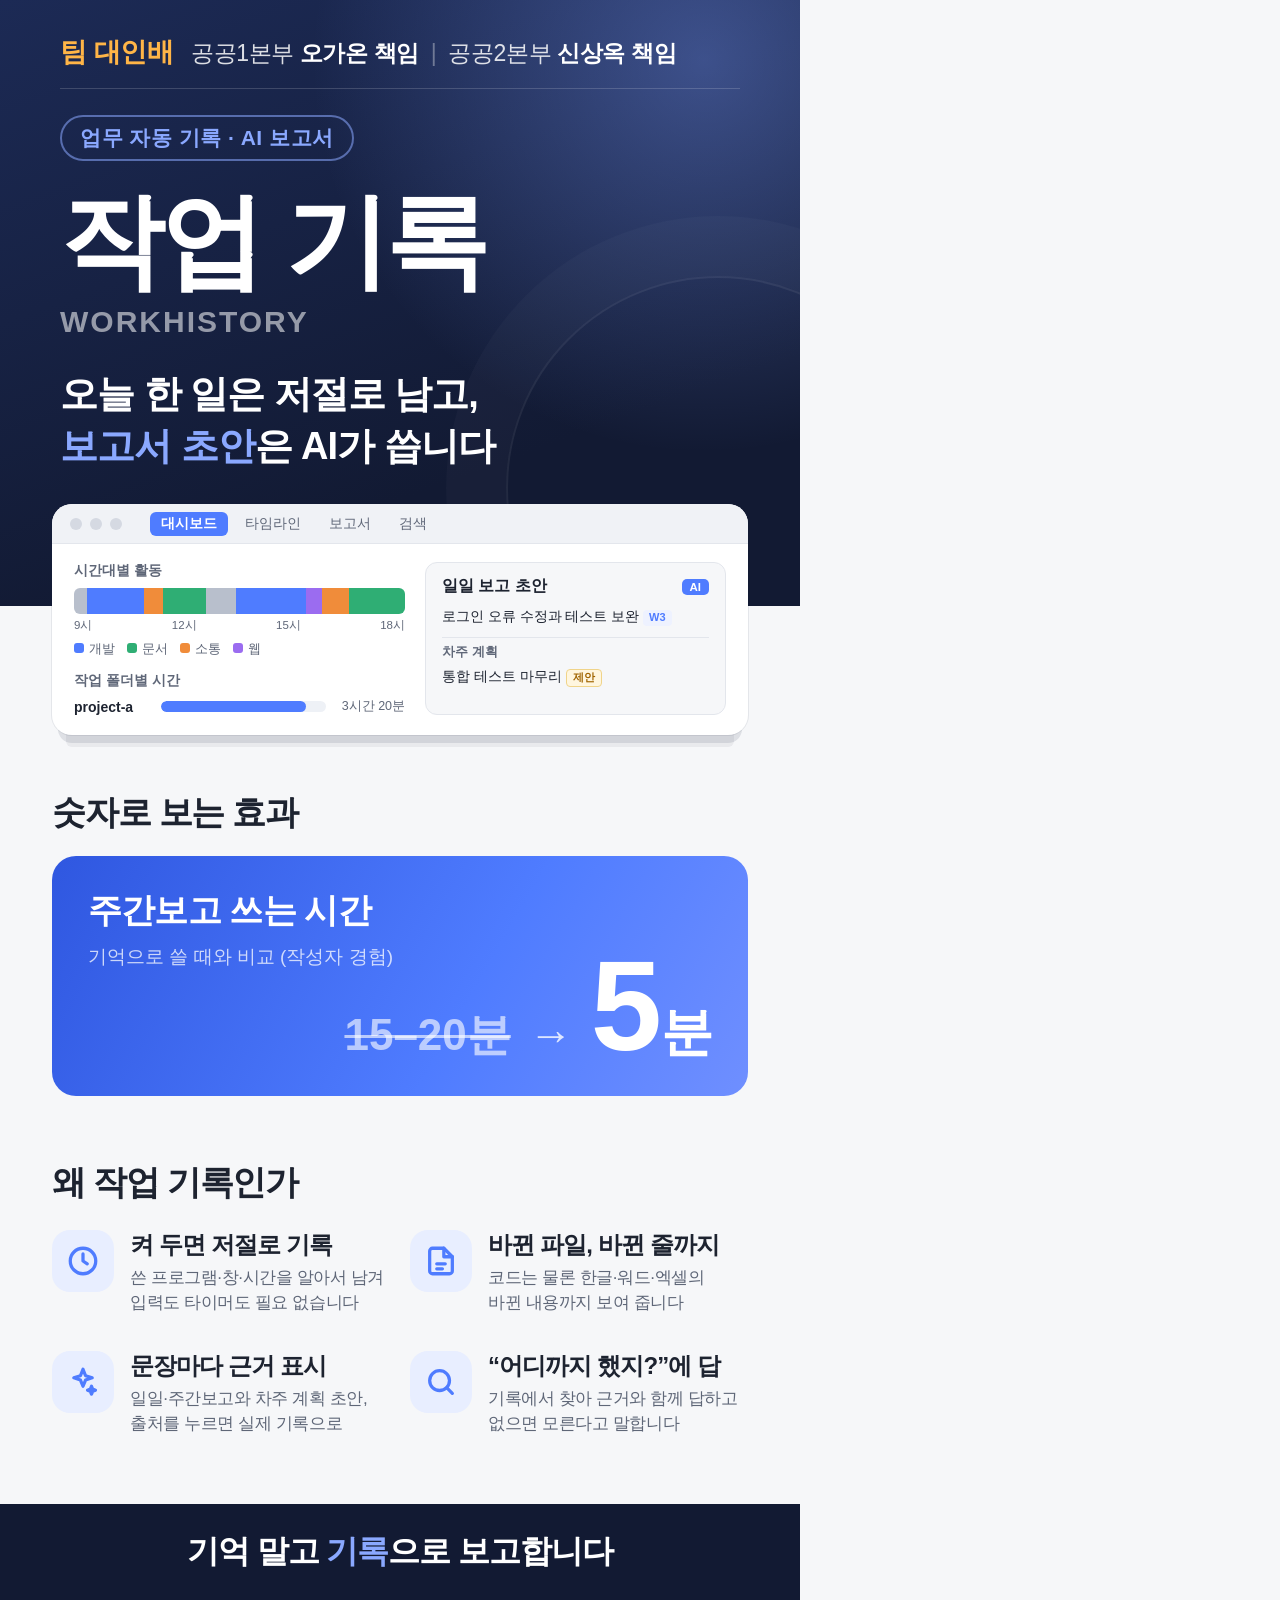
==== commit 0857fbe6: "Banner: keep one number (weekly report time) and give the strengths more room Co-Authored-By: Claude" ====
--- a/banner/banner.html
+++ b/banner/banner.html
@@ -65,36 +65,25 @@
   .sec-h { display: flex; align-items: baseline; gap: 14px; }
   .sec-h h2 { font-size: 34px; font-weight: 700; letter-spacing: -1.2px; }
   .sec-h span { font-size: 18px; color: var(--muted); letter-spacing: -.3px; }
-  .numbers { top: 784px; }
-  .big { margin-top: 16px; border-radius: 20px; padding: 22px 30px 20px; color: #fff;
-         background: linear-gradient(120deg, #2f57e0 0%, var(--accent) 60%, #6f8fff 100%); display: grid; grid-template-columns: 1fr auto; align-items: center; }
-  .big .what { font-size: 25px; font-weight: 700; letter-spacing: -.8px; }
-  .big .note { font-size: 15px; color: rgba(255,255,255,.75); margin-top: 6px; }
-  .big .val { display: flex; align-items: baseline; gap: 12px; white-space: nowrap; }
-  .big .from { font-size: 30px; font-weight: 700; color: rgba(255,255,255,.62); text-decoration: line-through; text-decoration-thickness: 3px; }
-  .big .arrow { font-size: 30px; color: rgba(255,255,255,.8); }
-  .big .to { font-size: 76px; font-weight: 700; letter-spacing: -3px; line-height: 1; color: #fff; }
-  .big .to small { font-size: 34px; letter-spacing: -1px; margin-left: 2px; }
-  .tiles { margin-top: 14px; display: grid; grid-template-columns: repeat(3, 1fr); gap: 14px; }
-  .tile { background: #fff; border: 1px solid var(--line); border-radius: 18px; padding: 18px 18px 16px; }
-  .tile .n { font-size: 56px; font-weight: 700; letter-spacing: -2.5px; line-height: 1; color: var(--accent); }
-  .tile .n small { font-size: 26px; letter-spacing: -.5px; margin-left: 2px; }
-  .tile .d { font-size: 19px; font-weight: 700; margin-top: 10px; letter-spacing: -.6px; }
-  .tile .s { font-size: 14px; color: var(--muted); margin-top: 4px; letter-spacing: -.3px; }
-  .field { margin-top: 14px; display: grid; grid-template-columns: repeat(4, 1fr); background: #fff; border: 1px solid var(--line); border-radius: 16px; padding: 13px 6px; }
-  .field div { text-align: center; border-left: 1px solid var(--line); }
-  .field div:first-child { border-left: none; }
-  .field b { display: block; font-size: 27px; font-weight: 700; letter-spacing: -1px; color: var(--text); }
-  .field span { font-size: 14px; color: var(--muted); letter-spacing: -.3px; }
+  .numbers { top: 790px; }
+  .big { margin-top: 20px; border-radius: 24px; padding: 32px 36px 26px; color: #fff;
+         background: linear-gradient(120deg, #2f57e0 0%, var(--accent) 60%, #6f8fff 100%); display: grid; grid-template-columns: 1fr; }
+  .big .what { font-size: 34px; font-weight: 700; letter-spacing: -.8px; }
+  .big .note { font-size: 19px; color: rgba(255,255,255,.75); margin-top: 10px; }
+  .big .val { display: flex; align-items: baseline; justify-content: flex-end; gap: 18px; white-space: nowrap; margin-top: -28px; }
+  .big .from { font-size: 44px; font-weight: 700; color: rgba(255,255,255,.62); text-decoration: line-through; text-decoration-thickness: 3px; }
+  .big .arrow { font-size: 44px; color: rgba(255,255,255,.8); }
+  .big .to { font-size: 128px; font-weight: 700; letter-spacing: -3px; line-height: 1; color: #fff; }
+  .big .to small { font-size: 52px; letter-spacing: -1px; margin-left: 2px; }
 
   /* ---------- strengths ---------- */
-  .strengths { top: 1250px; }
-  .grid { margin-top: 16px; display: grid; grid-template-columns: 1fr 1fr; gap: 18px 20px; }
-  .f { display: grid; grid-template-columns: 54px 1fr; gap: 14px; align-items: start; }
-  .icon { width: 54px; height: 54px; border-radius: 16px; background: #e8eeff; display: grid; place-items: center; }
-  .icon svg { width: 30px; height: 30px; stroke: var(--accent); fill: none; stroke-width: 2.3; stroke-linecap: round; stroke-linejoin: round; }
-  .f h3 { font-size: 21px; font-weight: 700; letter-spacing: -.9px; line-height: 1.25; }
-  .f p { font-size: 15px; color: var(--muted); line-height: 1.42; margin-top: 4px; letter-spacing: -.4px; }
+  .strengths { top: 1160px; }
+  .grid { margin-top: 24px; display: grid; grid-template-columns: 1fr 1fr; gap: 36px 20px; }
+  .f { display: grid; grid-template-columns: 62px 1fr; gap: 16px; align-items: start; }
+  .icon { width: 62px; height: 62px; border-radius: 18px; background: #e8eeff; display: grid; place-items: center; }
+  .icon svg { width: 34px; height: 34px; stroke: var(--accent); fill: none; stroke-width: 2.3; stroke-linecap: round; stroke-linejoin: round; }
+  .f h3 { font-size: 24px; font-weight: 700; letter-spacing: -.9px; line-height: 1.25; }
+  .f p { font-size: 17px; color: var(--muted); line-height: 1.45; margin-top: 6px; letter-spacing: -.4px; }
 
   /* ---------- bottom ---------- */
   .foot { position: absolute; left: 0; right: 0; bottom: 0; height: 96px; background: var(--navy); color: #fff; padding: 0 52px; display: flex; align-items: center; justify-content: center; }
@@ -151,21 +140,10 @@
 </div>
 
 <section class="sec numbers">
-  <div class="sec-h"><h2>숫자로 보는 효과</h2><span>동료 4명이 1주 동안 실제 업무에 써 본 결과</span></div>
+  <div class="sec-h"><h2>숫자로 보는 효과</h2></div>
   <div class="big">
     <div><div class="what">주간보고 쓰는 시간</div><div class="note">기억으로 쓸 때와 비교 (작성자 경험)</div></div>
     <div class="val"><span class="from">15–20분</span><span class="arrow">→</span><span class="to">5<small>분</small></span></div>
-  </div>
-  <div class="tiles">
-    <div class="tile"><div class="n">10<small>초</small></div><div class="d">AI 보고서 초안</div><div class="s">Claude 실측 7–18초</div></div>
-    <div class="tile"><div class="n">0<small>개</small></div><div class="d">AI가 지어낸 출처</div><div class="s">Claude 실측 보고서 8편 전체</div></div>
-    <div class="tile"><div class="n">8/8</div><div class="d">보고서 생성 성공</div><div class="s">동료 4명 실제 기록 · Claude</div></div>
-  </div>
-  <div class="field">
-    <div><b>0번</b><span>기록용 직접 입력</span></div>
-    <div><b>204회</b><span>파일 변경 자동 기록</span></div>
-    <div><b>9시간</b><span>출근부터 퇴근까지</span></div>
-    <div><b>1GB 미만</b><span>1인 저장 공간</span></div>
   </div>
 </section>
 
